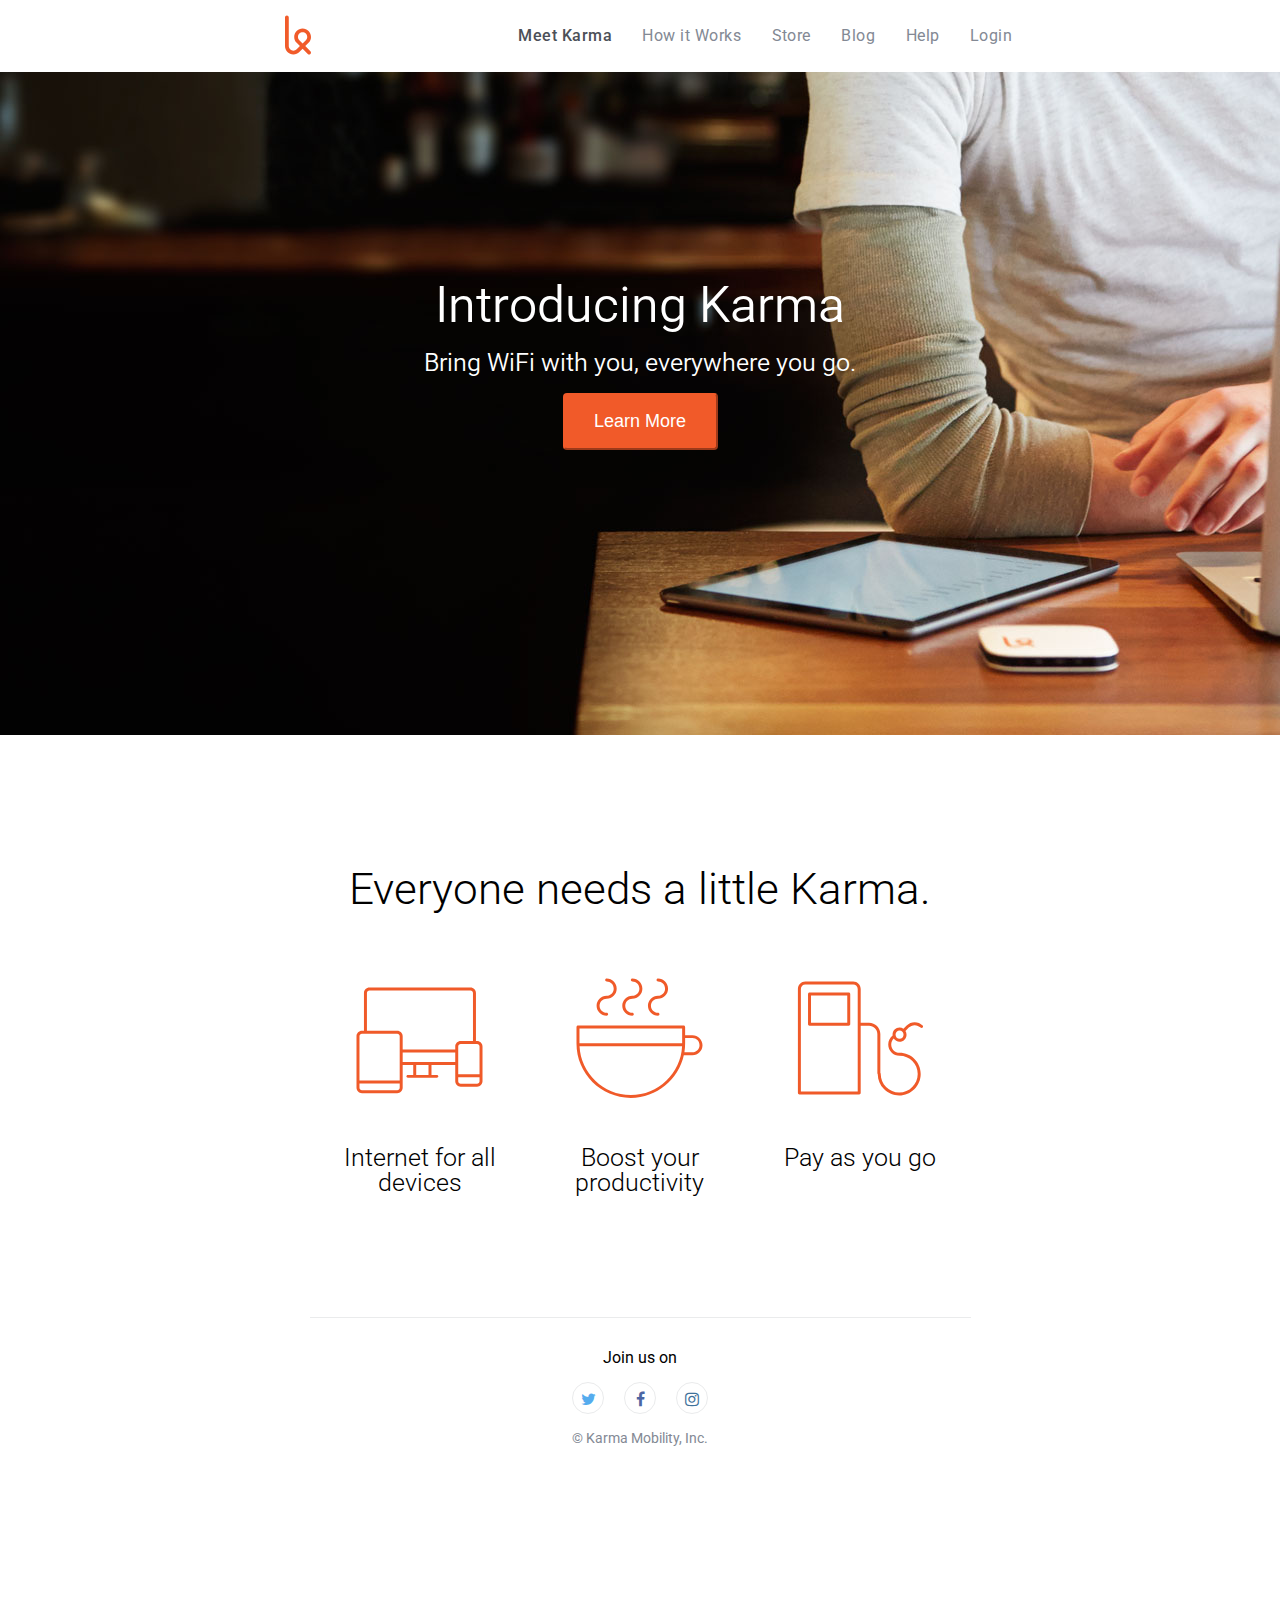
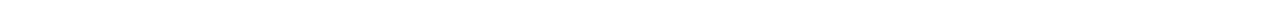
==== unit1/lesson4/assign1/index.html @ ff71c863 "moving codes to its respective folders" ====
<!DOCTYPE html>
<html lang="en">
<head>
	<meta charset="UTF-8">
	<title>Karma</title>
  <link href="http://maxcdn.bootstrapcdn.com/font-awesome/4.2.0/css/font-awesome.min.css" rel="stylesheet">
	<link rel="stylesheet" href="reset.css">
	<link rel="stylesheet" href="style.css">
	<link href='http://fonts.googleapis.com/css?family=Roboto:400,500,300' rel='stylesheet' type='text/css'>
  <link rel="shortcut icon" type="image/x-icon"  href="favicon_karma.ico">
</head>
<body>
	<nav class="top-navigation">
		<div class="content">
			<img class="logo" src="images/karma-logo.svg" alt="Logo Image" width="26px"
			style="height: 70px;" />
			<ul class="links">
				<li class="active"><a>Meet Karma</a></li>
				<li><a>How it Works</a></li>
				<li><a>Store</a></li>
				<li><a>Blog</a></li>
				<li><a>Help</a></li>
				<li><a>Login</a></li>
			</ul>
		</div>
	</nav>
	<section class="introduction">
  		<h1 class="intro">Introducing Karma</h1>
  		<h3 class="wifi">Bring WiFi with you, everywhere you go.</h3>
      <button class="big-button">Learn More</button>
  </section>
  <section class="cases">
    <div class="content">
      <h2>Everyone needs a little Karma.</h2>
      <ul class="devices">
        <li>
          <img width="127px" height="127px" src="images/icon-devices.svg" alt="Internet for all devices image">
          <div class="caption">
            <h3>
              Internet for all devices
            </h3>
          </div>
        </li><!--
        --><li>
          <img width="127px" height="127px" src="images/icon-coffee.svg" alt="Boost your productivity image">
          <div class="caption">
            <h3>
              Boost your productivity
            </h3>
          </div>
        </li><!--
        --><li>
          <img width="127px" height="127px" src="images/icon-refill.svg" alt="Pay as you go image">
          <h3>
            Pay as you go
          </h3>
        </li>
      </ul>
    </div>
  </section>
  <section class="social">
    <div class="content">
      <hr />
      <h5>
        Join us on
      </h5>
      <ul class="icons">
        <li class="twitter">
          <i class="fa fa-twitter"></i>
        </li>
        <li class="facebook">
          <i class="fa fa-facebook"></i>
        </li>
        <li class="instagram">
          <i class="fa fa-instagram"></i>
        </li>
      </ul>
      <span class="copy">
        © Karma Mobility, Inc.
      </span>
    </div>
  </section>
    </div>

	
</body>
</html>
---- unit1/lesson4/assign1/style.css ----
.content {
  padding: 0px 15px;
}
body {
  font-family: 'roboto', sans-serif;
  -webkit-font-smoothing: antialiased;
}

/* Navigation Section */
.top-navigation {
  background-color: #fff;
  position: fixed;
  width: 100%;
  z-index: 9999;
}
.top-navigation > .content {
  height: 70px;
  width: 900px;
  margin: 0 auto;
}
.logo {
  float: left;
  margin-left: 5em;
  margin-right: 12em;
}
.top-navigation .links > li {
  float: left;
  display: inline-block;
  padding: 1.75em 0.95em;
  font-size: 16px; 
  color: #838994; 
  letter-spacing: 0.03em;
  -webkit-font-smoothing: antialiased;
}
.top-navigation .links > .active {
  color: #4c5058;
  font-weight: 500;
}
a:link, a:visited {
  text-decoration: none;
}
.top-navigation .links > li a:link, a:visited {
  color: inherit;
  text-decoration: none;
}
.top-navigation .links > li a:hover{
  cursor: pointer;
  color: #333333;
}

/*introduction section*/
.introduction {
  background: url(css/../images/first-background-copy.jpg);
  background-position: center bottom;
  background-repeat: no-repeat;
  background-size: cover; 
  height: 45.938rem;
}
h1.intro {
  padding-top: 17.5rem;
  font-size: 3.125rem;
}
h3.wifi {
  margin-top: 1.25rem;
  font-size: 1.563rem;
}
.introduction {
  color: white;
  text-align: center;
  font-weight: 350;
  font-family: roboto, sans-serif;
  
}
.big-button {
  width: 9.688rem;
  background-color: #f15a29;
  border-color: #f15a29;
  text-shadow: none;
  border-radius: 4px;
  padding: 1rem 1.5rem;
  font-size: 1.125rem;
  margin-top: 1em;
  color: white;
}
button:hover {
  cursor: pointer;
  background-color:#CC3E23;
  border-color: #CC3E23;
}
/*icons section*/
.cases {
  background-color: white;
  overflow: hidden;
  padding-bottom: 5rem;
  max-width: 691px;
  margin: auto;
  height: 550px;
}
.cases h2,
.cases h3 {
  font-size: 2.75rem;
  margin-top: 3em;
  font-weight: 300;
  text-align: center;

}
.cases .devices > li {
  width: 33.33333%;
  float: left;
  text-align: center;
  padding-top: 4em;
  max-width: 231px;
}
.cases .devices h3 {
  font-weight: 300;
  font-size: 1.563rem;
  margin: 2.5rem 0px 1.875rem;
}

/*Footer Section*/
.social .content {
  max-width: 691px;
  text-align: center;
  margin: auto;
  height: 305px;
}
hr {
  border: 0;
  border-top: 1px solid #eaebec;
  margin: 2em 0;
}
.icons > li {
  border: 1px solid #eaebec;
  display: inline-block;
  margin: 16px 8px;
  height: 2em;
  width: 2em;
  padding: 8px;
  text-align: center;
  border-radius: 50%;
 } 
.icons > li:hover {
  cursor: pointer;
}
.social .twitter {
  color: #55acee;
}
.social .facebook {
  color: #4c66a4;
}
.social .instagram {
  color: #3f729b;
}
span.copy {
  color: #838994;
  font-size: 14px;
}
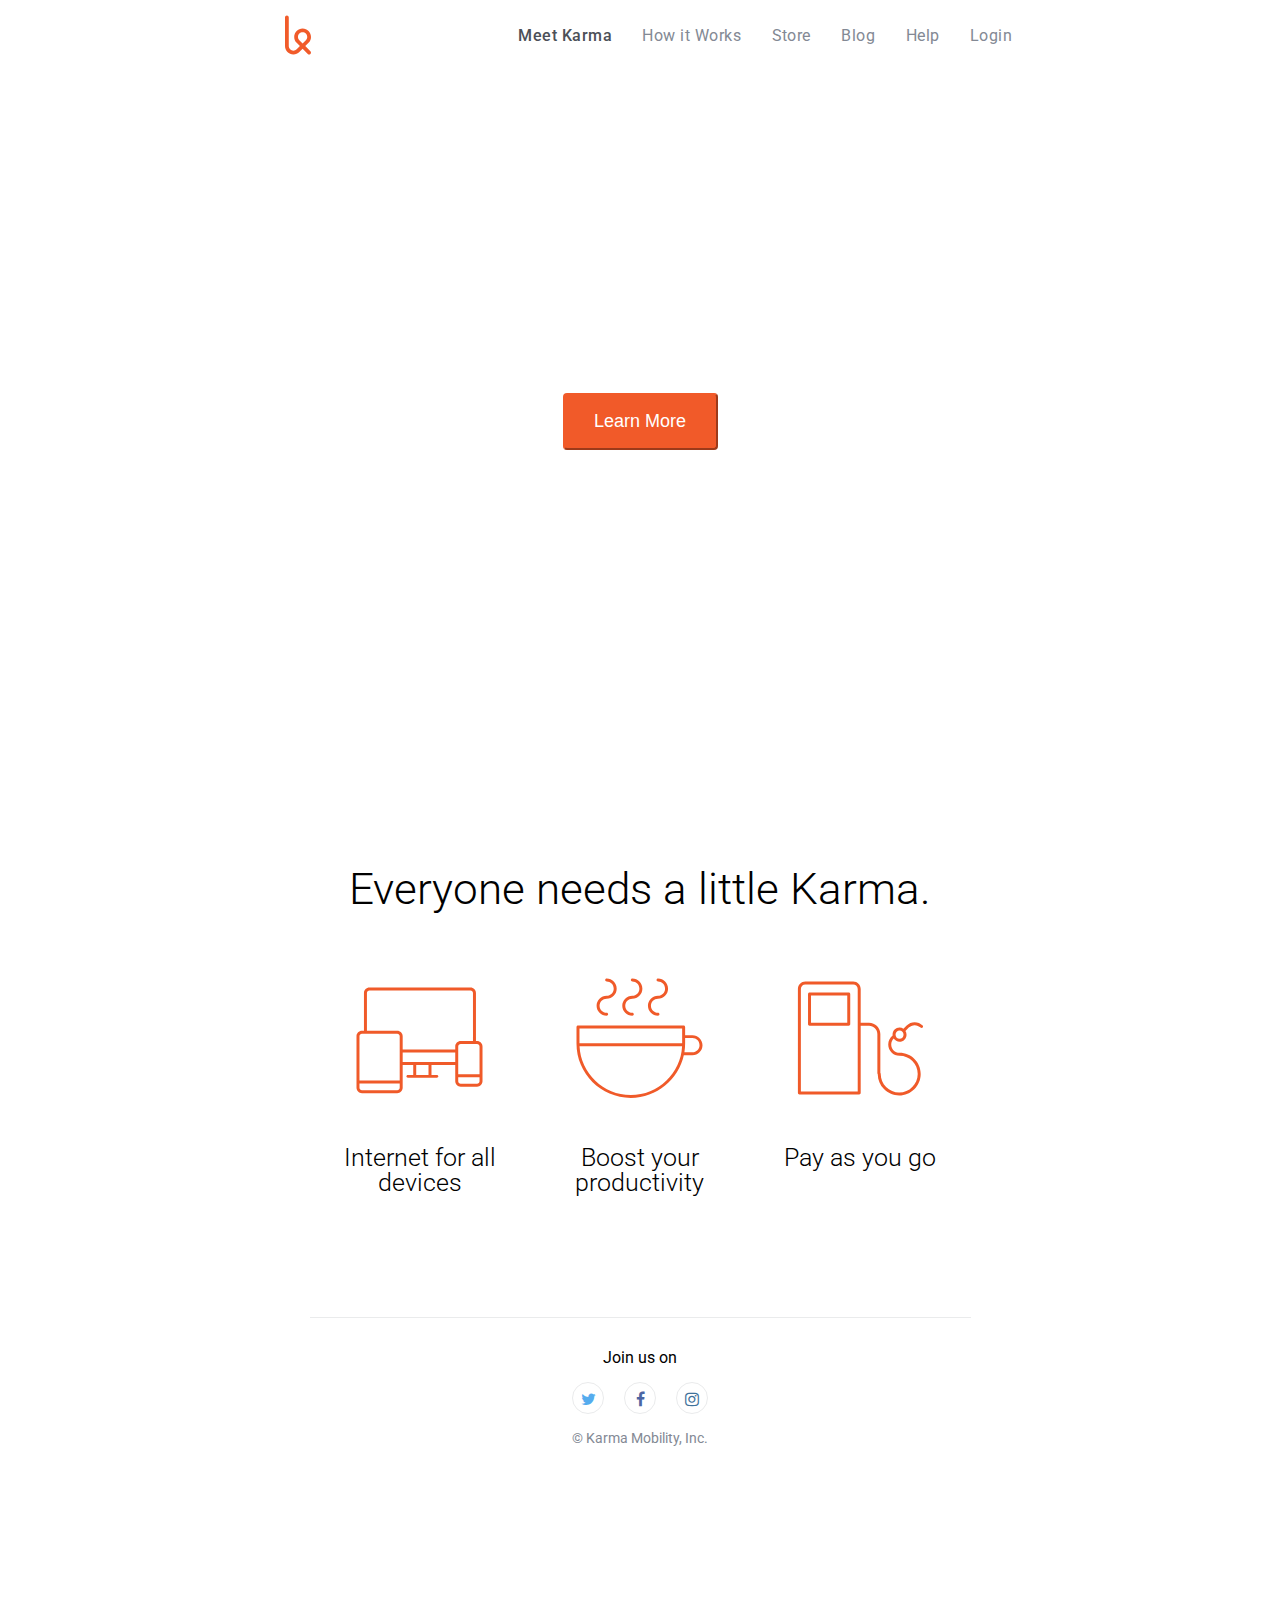
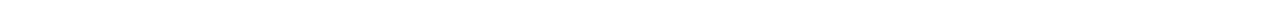
==== commit d1c35842: "Merge remote-tracking branch 'origin/master' into gh-pages" ====
--- a/unit1/lesson4/assign1/index.html
+++ b/unit1/lesson4/assign1/index.html
@@ -3,11 +3,11 @@
 <head>
 	<meta charset="UTF-8">
 	<title>Karma</title>
-  <link href="http://maxcdn.bootstrapcdn.com/font-awesome/4.2.0/css/font-awesome.min.css" rel="stylesheet">
+  <link href="https://maxcdn.bootstrapcdn.com/font-awesome/4.2.0/css/font-awesome.min.css" rel="stylesheet">
 	<link rel="stylesheet" href="reset.css">
 	<link rel="stylesheet" href="style.css">
-	<link href='http://fonts.googleapis.com/css?family=Roboto:400,500,300' rel='stylesheet' type='text/css'>
-  <link rel="shortcut icon" type="image/x-icon"  href="favicon_karma.ico">
+	<link href='https://fonts.googleapis.com/css?family=Roboto:400,500,300' rel='stylesheet' type='text/css'>
+  <link rel="shortcut icon" type="image/x-icon"  href="myIcon.ico">
 </head>
 <body>
 	<nav class="top-navigation">
@@ -82,6 +82,7 @@
   </section>
     </div>
 
+
 	
 </body>
 </html>--- a/unit1/lesson4/assign1/style.css
+++ b/unit1/lesson4/assign1/style.css
@@ -50,7 +50,7 @@
 
 /*introduction section*/
 .introduction {
-  background: url(css/../images/first-background-copy.jpg);
+  background: url(images/first-background.jpg);
   background-position: center bottom;
   background-repeat: no-repeat;
   background-size: cover; 
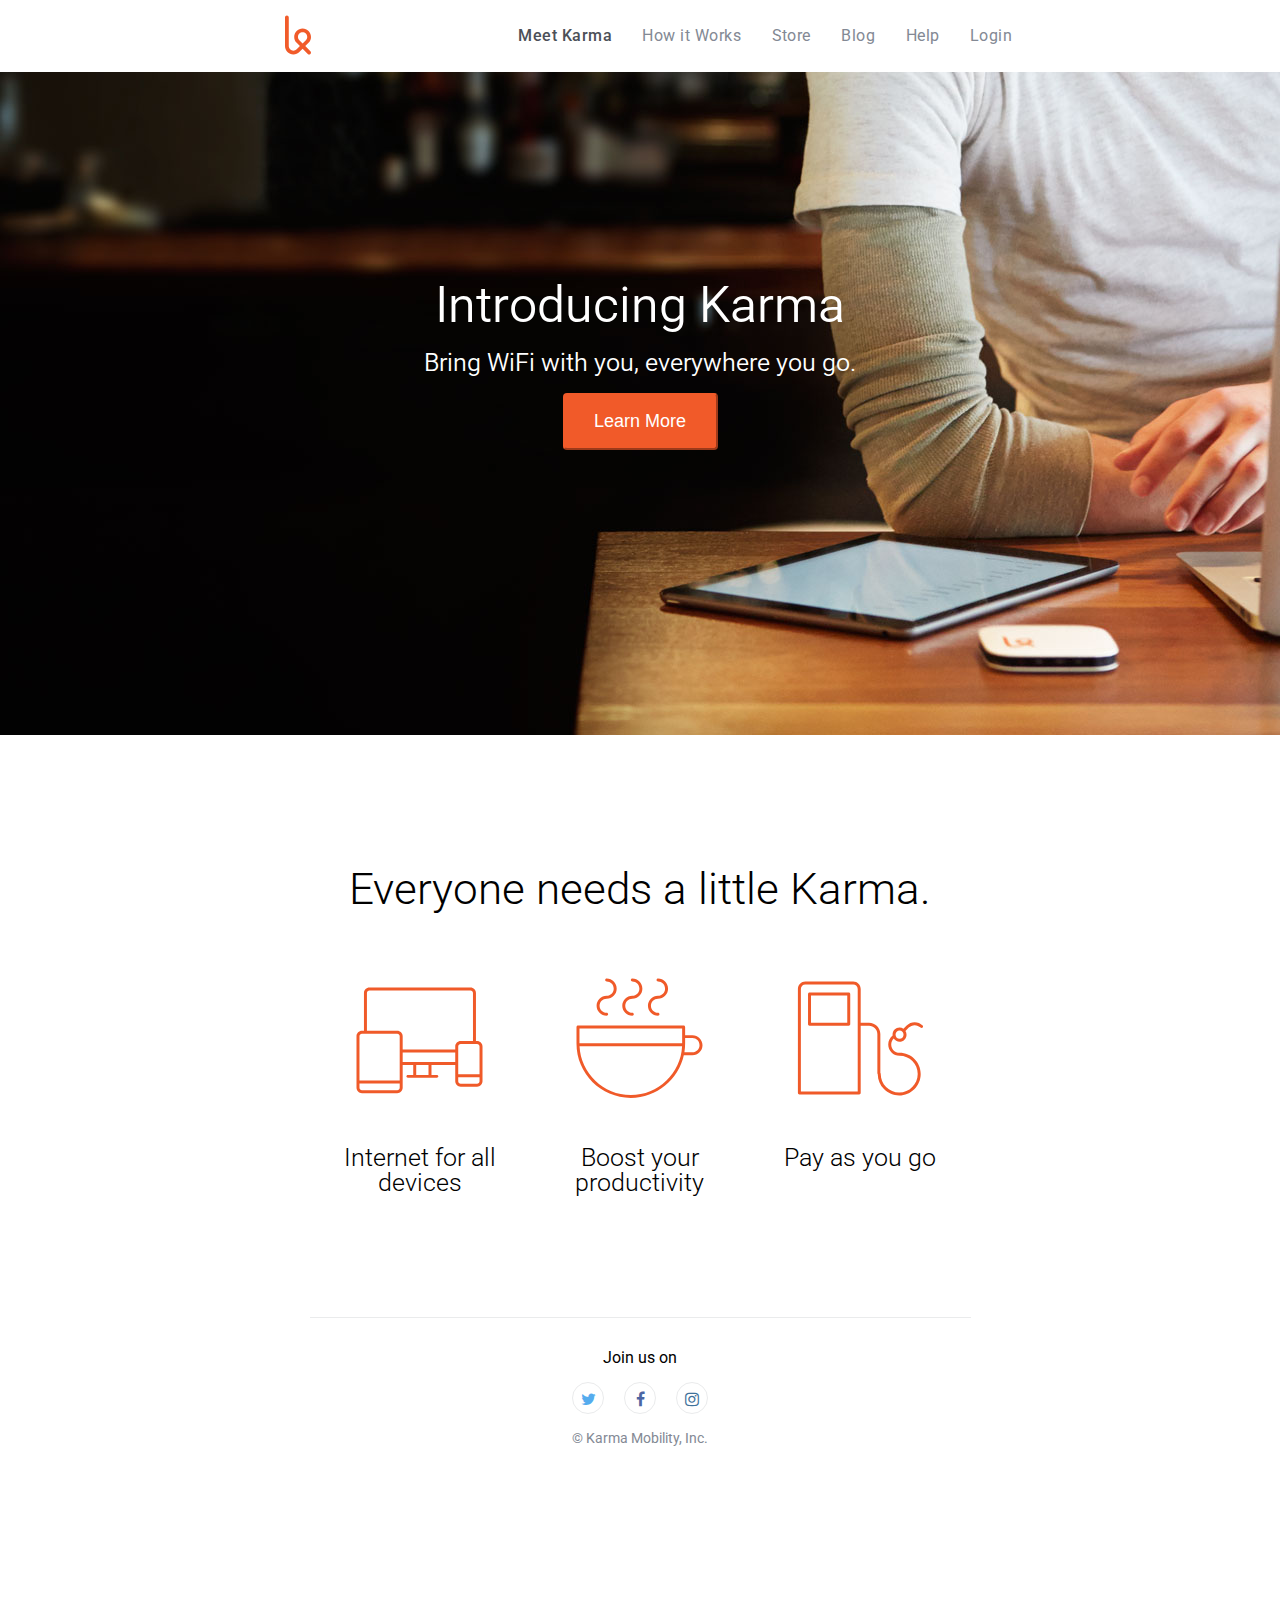
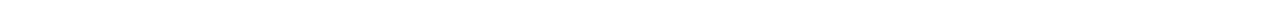
==== commit fe924e62: "refactoring" ====
--- a/unit1/lesson4/assign1/index.html
+++ b/unit1/lesson4/assign1/index.html
@@ -7,7 +7,7 @@
 	<link rel="stylesheet" href="reset.css">
 	<link rel="stylesheet" href="style.css">
 	<link href='https://fonts.googleapis.com/css?family=Roboto:400,500,300' rel='stylesheet' type='text/css'>
-  <link rel="shortcut icon" type="image/x-icon"  href="myIcon.ico">
+	<link rel="icon" type="image/icon" href="favicon.ico">
 </head>
 <body>
 	<nav class="top-navigation">
